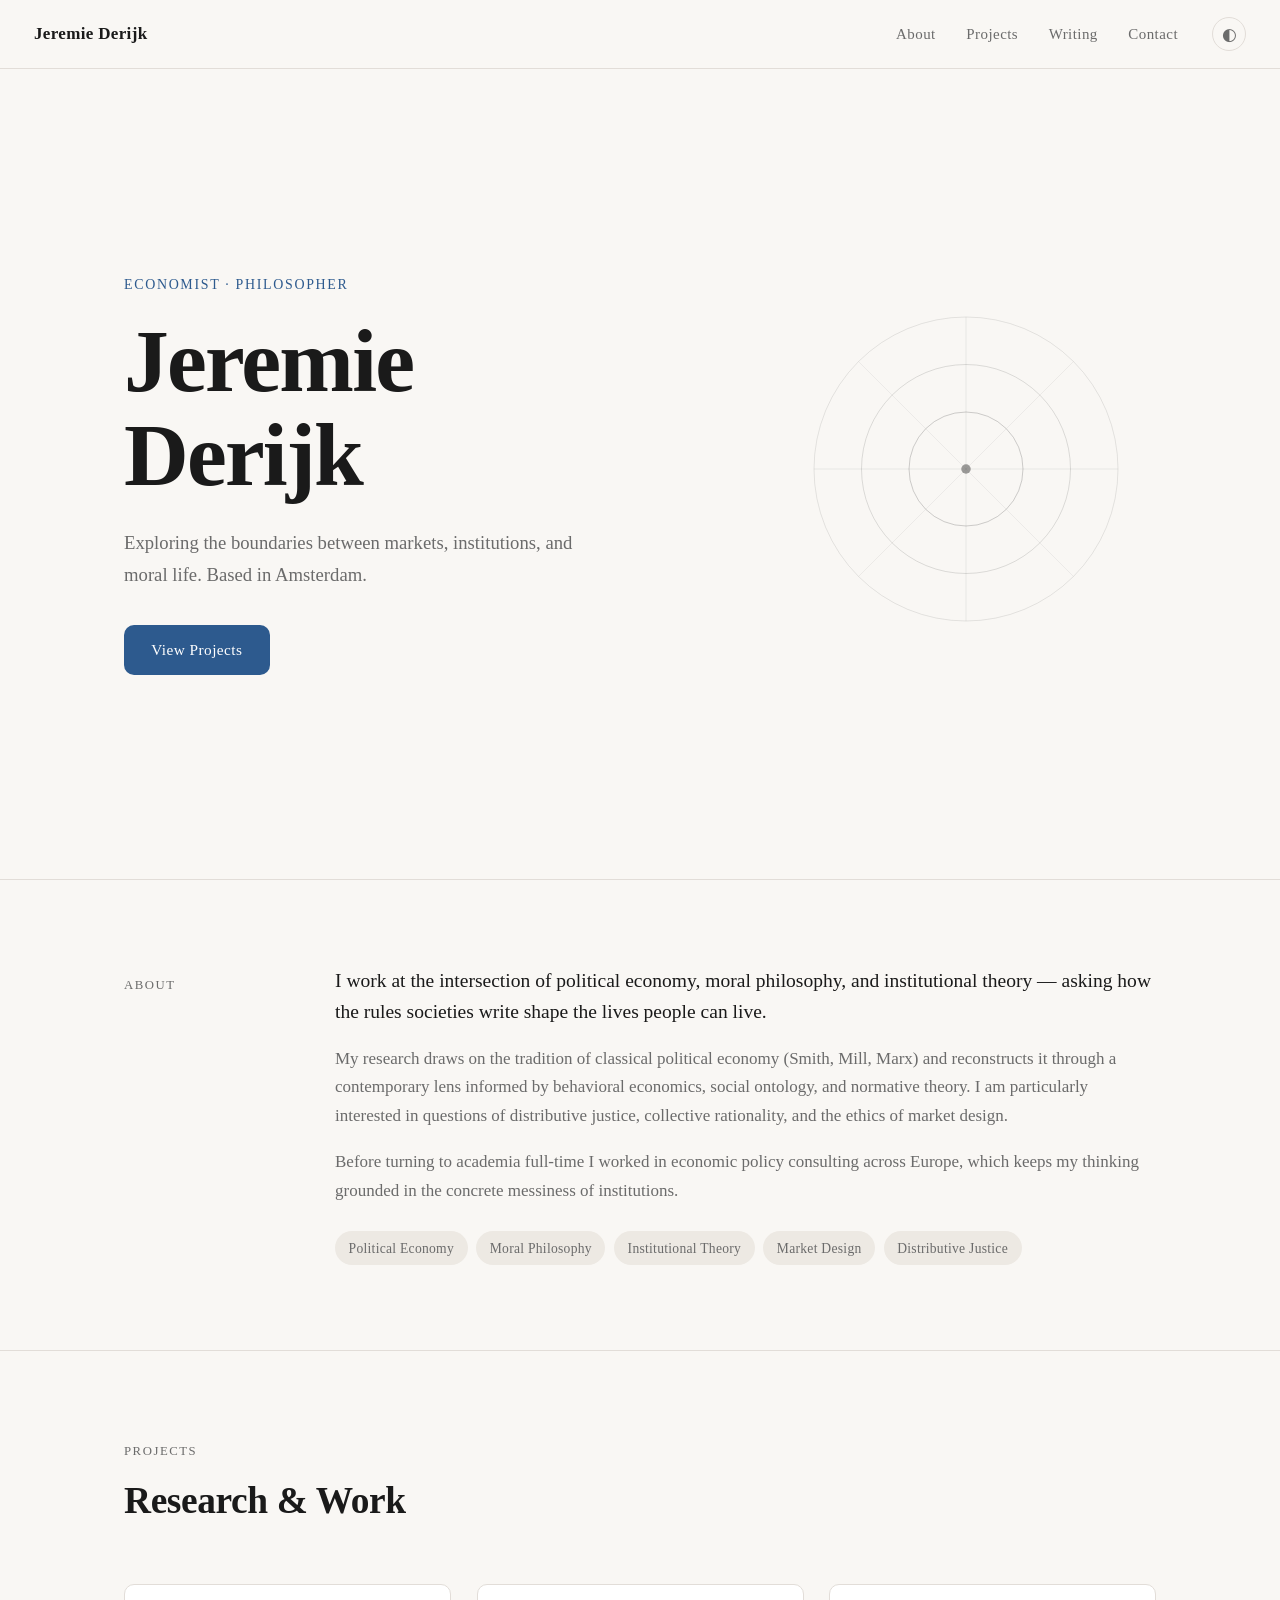
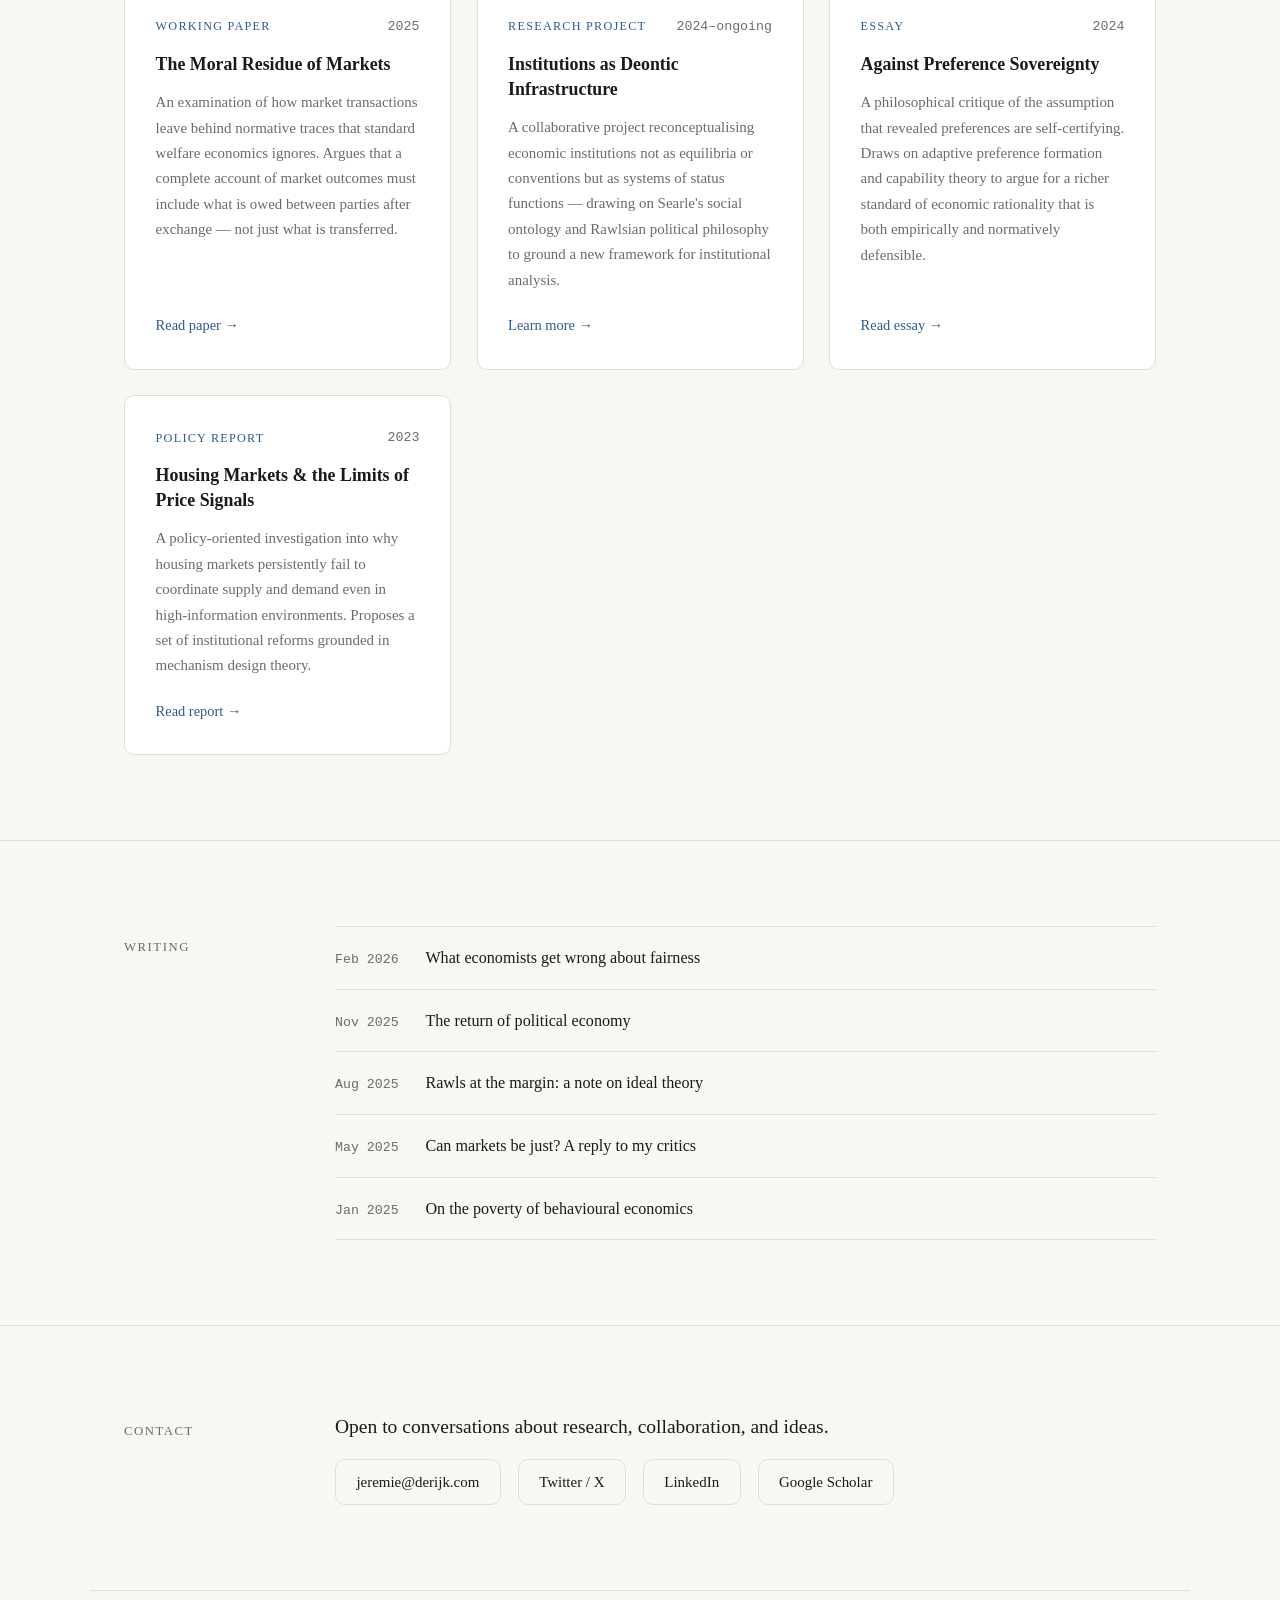
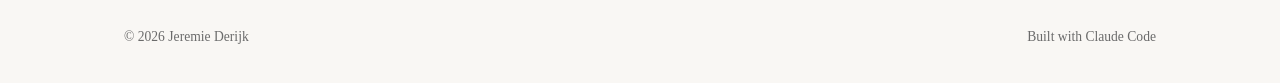
==== index.html @ 4f561a16 "Add files via upload" ====
<!DOCTYPE html>
<html lang="en">
<head>
  <meta charset="UTF-8" />
  <meta name="viewport" content="width=device-width, initial-scale=1.0" />
  <title>Jeremie Derijk</title>
  <link rel="stylesheet" href="style.css" />
</head>
<body>

  <!-- NAV -->
  <nav>
    <span class="nav-name">Jeremie Derijk</span>
    <ul>
      <li><a href="#about">About</a></li>
      <li><a href="#projects">Projects</a></li>
      <li><a href="#writing">Writing</a></li>
      <li><a href="#contact">Contact</a></li>
    </ul>
    <button id="theme-toggle" aria-label="Toggle dark mode">◐</button>
  </nav>

  <!-- HERO -->
  <header id="hero">
    <div class="hero-inner">
      <p class="hero-tag">Economist · Philosopher</p>
      <h1>Jeremie<br/>Derijk</h1>
      <p class="hero-sub">
        Exploring the boundaries between markets, institutions, and moral life.
        Based in Amsterdam.
      </p>
      <a href="#projects" class="btn">View Projects</a>
    </div>
    <div class="hero-graphic" aria-hidden="true">
      <svg viewBox="0 0 400 400" xmlns="http://www.w3.org/2000/svg">
        <circle cx="200" cy="200" r="160" fill="none" stroke="currentColor" stroke-width="1" opacity="0.15"/>
        <circle cx="200" cy="200" r="110" fill="none" stroke="currentColor" stroke-width="1" opacity="0.2"/>
        <circle cx="200" cy="200" r="60"  fill="none" stroke="currentColor" stroke-width="1" opacity="0.3"/>
        <line x1="40"  y1="200" x2="360" y2="200" stroke="currentColor" stroke-width="0.8" opacity="0.15"/>
        <line x1="200" y1="40"  x2="200" y2="360" stroke="currentColor" stroke-width="0.8" opacity="0.15"/>
        <line x1="87"  y1="87"  x2="313" y2="313" stroke="currentColor" stroke-width="0.8" opacity="0.1"/>
        <line x1="313" y1="87"  x2="87"  y2="313" stroke="currentColor" stroke-width="0.8" opacity="0.1"/>
        <circle cx="200" cy="200" r="5" fill="currentColor" opacity="0.6"/>
      </svg>
    </div>
  </header>

  <!-- ABOUT -->
  <section id="about">
    <div class="container two-col">
      <div class="col-label">
        <span class="label">About</span>
      </div>
      <div class="col-content">
        <p class="lead">
          I work at the intersection of political economy, moral philosophy, and
          institutional theory — asking how the rules societies write shape the
          lives people can live.
        </p>
        <p>
          My research draws on the tradition of classical political economy
          (Smith, Mill, Marx) and reconstructs it through a contemporary lens
          informed by behavioral economics, social ontology, and normative theory.
          I am particularly interested in questions of distributive justice,
          collective rationality, and the ethics of market design.
        </p>
        <p>
          Before turning to academia full-time I worked in economic policy
          consulting across Europe, which keeps my thinking grounded in the
          concrete messiness of institutions.
        </p>
        <div class="tags">
          <span>Political Economy</span>
          <span>Moral Philosophy</span>
          <span>Institutional Theory</span>
          <span>Market Design</span>
          <span>Distributive Justice</span>
        </div>
      </div>
    </div>
  </section>

  <!-- PROJECTS -->
  <section id="projects">
    <div class="container">
      <div class="section-header">
        <span class="label">Projects</span>
        <h2>Research & Work</h2>
      </div>
      <div class="project-grid">

        <article class="project-card">
          <div class="project-meta">
            <span class="project-type">Working Paper</span>
            <span class="project-year">2025</span>
          </div>
          <h3>The Moral Residue of Markets</h3>
          <p>
            An examination of how market transactions leave behind normative
            traces that standard welfare economics ignores. Argues that a
            complete account of market outcomes must include what is owed
            between parties after exchange — not just what is transferred.
          </p>
          <a href="#" class="project-link">Read paper →</a>
        </article>

        <article class="project-card">
          <div class="project-meta">
            <span class="project-type">Research Project</span>
            <span class="project-year">2024–ongoing</span>
          </div>
          <h3>Institutions as Deontic Infrastructure</h3>
          <p>
            A collaborative project reconceptualising economic institutions not
            as equilibria or conventions but as systems of status functions —
            drawing on Searle's social ontology and Rawlsian political
            philosophy to ground a new framework for institutional analysis.
          </p>
          <a href="#" class="project-link">Learn more →</a>
        </article>

        <article class="project-card">
          <div class="project-meta">
            <span class="project-type">Essay</span>
            <span class="project-year">2024</span>
          </div>
          <h3>Against Preference Sovereignty</h3>
          <p>
            A philosophical critique of the assumption that revealed preferences
            are self-certifying. Draws on adaptive preference formation and
            capability theory to argue for a richer standard of economic
            rationality that is both empirically and normatively defensible.
          </p>
          <a href="#" class="project-link">Read essay →</a>
        </article>

        <article class="project-card">
          <div class="project-meta">
            <span class="project-type">Policy Report</span>
            <span class="project-year">2023</span>
          </div>
          <h3>Housing Markets & the Limits of Price Signals</h3>
          <p>
            A policy-oriented investigation into why housing markets persistently
            fail to coordinate supply and demand even in high-information
            environments. Proposes a set of institutional reforms grounded in
            mechanism design theory.
          </p>
          <a href="#" class="project-link">Read report →</a>
        </article>

      </div>
    </div>
  </section>

  <!-- WRITING -->
  <section id="writing">
    <div class="container two-col">
      <div class="col-label">
        <span class="label">Writing</span>
      </div>
      <div class="col-content">
        <ul class="writing-list">
          <li>
            <span class="writing-date">Feb 2026</span>
            <a href="#">What economists get wrong about fairness</a>
          </li>
          <li>
            <span class="writing-date">Nov 2025</span>
            <a href="#">The return of political economy</a>
          </li>
          <li>
            <span class="writing-date">Aug 2025</span>
            <a href="#">Rawls at the margin: a note on ideal theory</a>
          </li>
          <li>
            <span class="writing-date">May 2025</span>
            <a href="#">Can markets be just? A reply to my critics</a>
          </li>
          <li>
            <span class="writing-date">Jan 2025</span>
            <a href="#">On the poverty of behavioural economics</a>
          </li>
        </ul>
      </div>
    </div>
  </section>

  <!-- CONTACT -->
  <section id="contact">
    <div class="container two-col">
      <div class="col-label">
        <span class="label">Contact</span>
      </div>
      <div class="col-content">
        <p class="lead">Open to conversations about research, collaboration, and ideas.</p>
        <div class="contact-links">
          <a href="mailto:jeremie@derijk.com">jeremie@derijk.com</a>
          <a href="#">Twitter / X</a>
          <a href="#">LinkedIn</a>
          <a href="#">Google Scholar</a>
        </div>
      </div>
    </div>
  </section>

  <footer>
    <span>© 2026 Jeremie Derijk</span>
    <span>Built with Claude Code</span>
  </footer>

  <script src="script.js"></script>
</body>
</html>
---- style.css ----
/* ── TOKENS ───────────────────────────────────────────────── */
:root {
  --bg:        #f9f7f4;
  --bg-card:   #ffffff;
  --fg:        #1a1a1a;
  --fg-muted:  #6b6b6b;
  --accent:    #2d5a8e;
  --accent-lt: #e8f0fa;
  --border:    #e2ddd8;
  --tag-bg:    #ede9e3;
  --radius:    10px;
  --font-sans: 'Georgia', serif;
  --font-mono: 'Courier New', monospace;
  --max-w:     1100px;
  --transition: 0.25s ease;
}

[data-theme="dark"] {
  --bg:        #111111;
  --bg-card:   #1c1c1c;
  --fg:        #e8e6e1;
  --fg-muted:  #888888;
  --accent:    #7aacdf;
  --accent-lt: #1a2a3a;
  --border:    #2a2a2a;
  --tag-bg:    #252525;
}

/* ── RESET ────────────────────────────────────────────────── */
*, *::before, *::after { box-sizing: border-box; margin: 0; padding: 0; }
html { scroll-behavior: smooth; font-size: 17px; }
body {
  font-family: var(--font-sans);
  background: var(--bg);
  color: var(--fg);
  line-height: 1.7;
  transition: background var(--transition), color var(--transition);
}
a { color: var(--accent); text-decoration: none; }
a:hover { text-decoration: underline; }
img { max-width: 100%; }

/* ── LAYOUT ───────────────────────────────────────────────── */
.container {
  max-width: var(--max-w);
  margin: 0 auto;
  padding: 0 2rem;
}
.two-col {
  display: grid;
  grid-template-columns: 160px 1fr;
  gap: 3rem;
  align-items: start;
}
section {
  padding: 5rem 0;
  border-top: 1px solid var(--border);
}

/* ── NAV ──────────────────────────────────────────────────── */
nav {
  position: sticky;
  top: 0;
  z-index: 100;
  display: flex;
  align-items: center;
  gap: 2rem;
  padding: 1rem 2rem;
  background: var(--bg);
  border-bottom: 1px solid var(--border);
  backdrop-filter: blur(8px);
  transition: background var(--transition);
}
.nav-name {
  font-weight: bold;
  letter-spacing: 0.02em;
  margin-right: auto;
}
nav ul {
  display: flex;
  list-style: none;
  gap: 1.8rem;
}
nav ul a {
  color: var(--fg-muted);
  font-size: 0.88rem;
  letter-spacing: 0.03em;
  transition: color var(--transition);
}
nav ul a:hover { color: var(--fg); text-decoration: none; }

#theme-toggle {
  background: none;
  border: 1px solid var(--border);
  color: var(--fg-muted);
  cursor: pointer;
  border-radius: 50%;
  width: 34px;
  height: 34px;
  font-size: 1rem;
  transition: border-color var(--transition), color var(--transition);
}
#theme-toggle:hover { color: var(--fg); border-color: var(--fg-muted); }

/* ── HERO ─────────────────────────────────────────────────── */
#hero {
  border-top: none;
  min-height: 90vh;
  display: grid;
  grid-template-columns: 1fr 380px;
  align-items: center;
  gap: 2rem;
  max-width: var(--max-w);
  margin: 0 auto;
  padding: 4rem 2rem;
}
.hero-tag {
  font-size: 0.82rem;
  letter-spacing: 0.12em;
  text-transform: uppercase;
  color: var(--accent);
  margin-bottom: 1rem;
}
#hero h1 {
  font-size: clamp(3rem, 7vw, 5.5rem);
  line-height: 1.05;
  letter-spacing: -0.02em;
  margin-bottom: 1.5rem;
}
.hero-sub {
  color: var(--fg-muted);
  font-size: 1.1rem;
  max-width: 480px;
  margin-bottom: 2rem;
}
.btn {
  display: inline-block;
  padding: 0.7rem 1.6rem;
  background: var(--accent);
  color: #fff !important;
  border-radius: var(--radius);
  font-size: 0.9rem;
  letter-spacing: 0.03em;
  transition: opacity var(--transition);
  text-decoration: none !important;
}
.btn:hover { opacity: 0.85; }
.hero-graphic {
  color: var(--fg);
  opacity: 0.7;
  animation: spin 60s linear infinite;
  transform-origin: center;
}
@keyframes spin {
  from { transform: rotate(0deg); }
  to   { transform: rotate(360deg); }
}

/* ── LABELS ───────────────────────────────────────────────── */
.label {
  display: inline-block;
  font-size: 0.75rem;
  letter-spacing: 0.12em;
  text-transform: uppercase;
  color: var(--fg-muted);
  margin-top: 0.3rem;
}
.col-label { padding-top: 0.3rem; }

/* ── ABOUT ────────────────────────────────────────────────── */
.lead {
  font-size: 1.15rem;
  line-height: 1.6;
  margin-bottom: 1.2rem;
  color: var(--fg);
}
.col-content p { color: var(--fg-muted); margin-bottom: 1rem; }
.col-content p:first-of-type { color: var(--fg); }
.tags {
  display: flex;
  flex-wrap: wrap;
  gap: 0.5rem;
  margin-top: 1.5rem;
}
.tags span {
  background: var(--tag-bg);
  color: var(--fg-muted);
  padding: 0.3rem 0.8rem;
  border-radius: 100px;
  font-size: 0.8rem;
  letter-spacing: 0.02em;
}

/* ── SECTION HEADER ───────────────────────────────────────── */
.section-header {
  display: flex;
  flex-direction: column;
  gap: 0.4rem;
  margin-bottom: 3rem;
}
.section-header h2 {
  font-size: clamp(1.6rem, 3vw, 2.2rem);
  letter-spacing: -0.01em;
}

/* ── PROJECT CARDS ────────────────────────────────────────── */
.project-grid {
  display: grid;
  grid-template-columns: repeat(auto-fill, minmax(280px, 1fr));
  gap: 1.5rem;
}
.project-card {
  background: var(--bg-card);
  border: 1px solid var(--border);
  border-radius: var(--radius);
  padding: 1.8rem;
  display: flex;
  flex-direction: column;
  gap: 0.8rem;
  transition: box-shadow var(--transition), transform var(--transition);
}
.project-card:hover {
  box-shadow: 0 8px 32px rgba(0,0,0,0.08);
  transform: translateY(-2px);
}
.project-meta {
  display: flex;
  justify-content: space-between;
  align-items: center;
}
.project-type {
  font-size: 0.72rem;
  letter-spacing: 0.1em;
  text-transform: uppercase;
  color: var(--accent);
}
.project-year {
  font-size: 0.78rem;
  color: var(--fg-muted);
  font-family: var(--font-mono);
}
.project-card h3 {
  font-size: 1.05rem;
  line-height: 1.4;
}
.project-card p {
  font-size: 0.88rem;
  color: var(--fg-muted);
  flex-grow: 1;
}
.project-link {
  font-size: 0.85rem;
  color: var(--accent);
  margin-top: 0.4rem;
  display: inline-block;
}

/* ── WRITING ──────────────────────────────────────────────── */
.writing-list {
  list-style: none;
  display: flex;
  flex-direction: column;
  gap: 0;
}
.writing-list li {
  display: flex;
  align-items: baseline;
  gap: 1.2rem;
  padding: 1rem 0;
  border-bottom: 1px solid var(--border);
}
.writing-list li:first-child { border-top: 1px solid var(--border); }
.writing-date {
  font-size: 0.78rem;
  color: var(--fg-muted);
  font-family: var(--font-mono);
  white-space: nowrap;
  min-width: 70px;
}
.writing-list a {
  color: var(--fg);
  font-size: 0.95rem;
  transition: color var(--transition);
}
.writing-list a:hover { color: var(--accent); text-decoration: none; }

/* ── CONTACT ──────────────────────────────────────────────── */
.contact-links {
  display: flex;
  flex-wrap: wrap;
  gap: 1rem;
  margin-top: 1rem;
}
.contact-links a {
  padding: 0.55rem 1.2rem;
  border: 1px solid var(--border);
  border-radius: var(--radius);
  font-size: 0.88rem;
  color: var(--fg);
  transition: border-color var(--transition), background var(--transition);
}
.contact-links a:hover {
  background: var(--accent-lt);
  border-color: var(--accent);
  text-decoration: none;
}

/* ── FOOTER ───────────────────────────────────────────────── */
footer {
  max-width: var(--max-w);
  margin: 0 auto;
  padding: 2rem;
  display: flex;
  justify-content: space-between;
  font-size: 0.8rem;
  color: var(--fg-muted);
  border-top: 1px solid var(--border);
}

/* ── RESPONSIVE ───────────────────────────────────────────── */
@media (max-width: 750px) {
  #hero {
    grid-template-columns: 1fr;
    min-height: auto;
    padding-top: 3rem;
  }
  .hero-graphic { display: none; }
  .two-col {
    grid-template-columns: 1fr;
    gap: 1rem;
  }
  .col-label { display: none; }
  nav ul { display: none; }
  footer { flex-direction: column; gap: 0.5rem; }
}
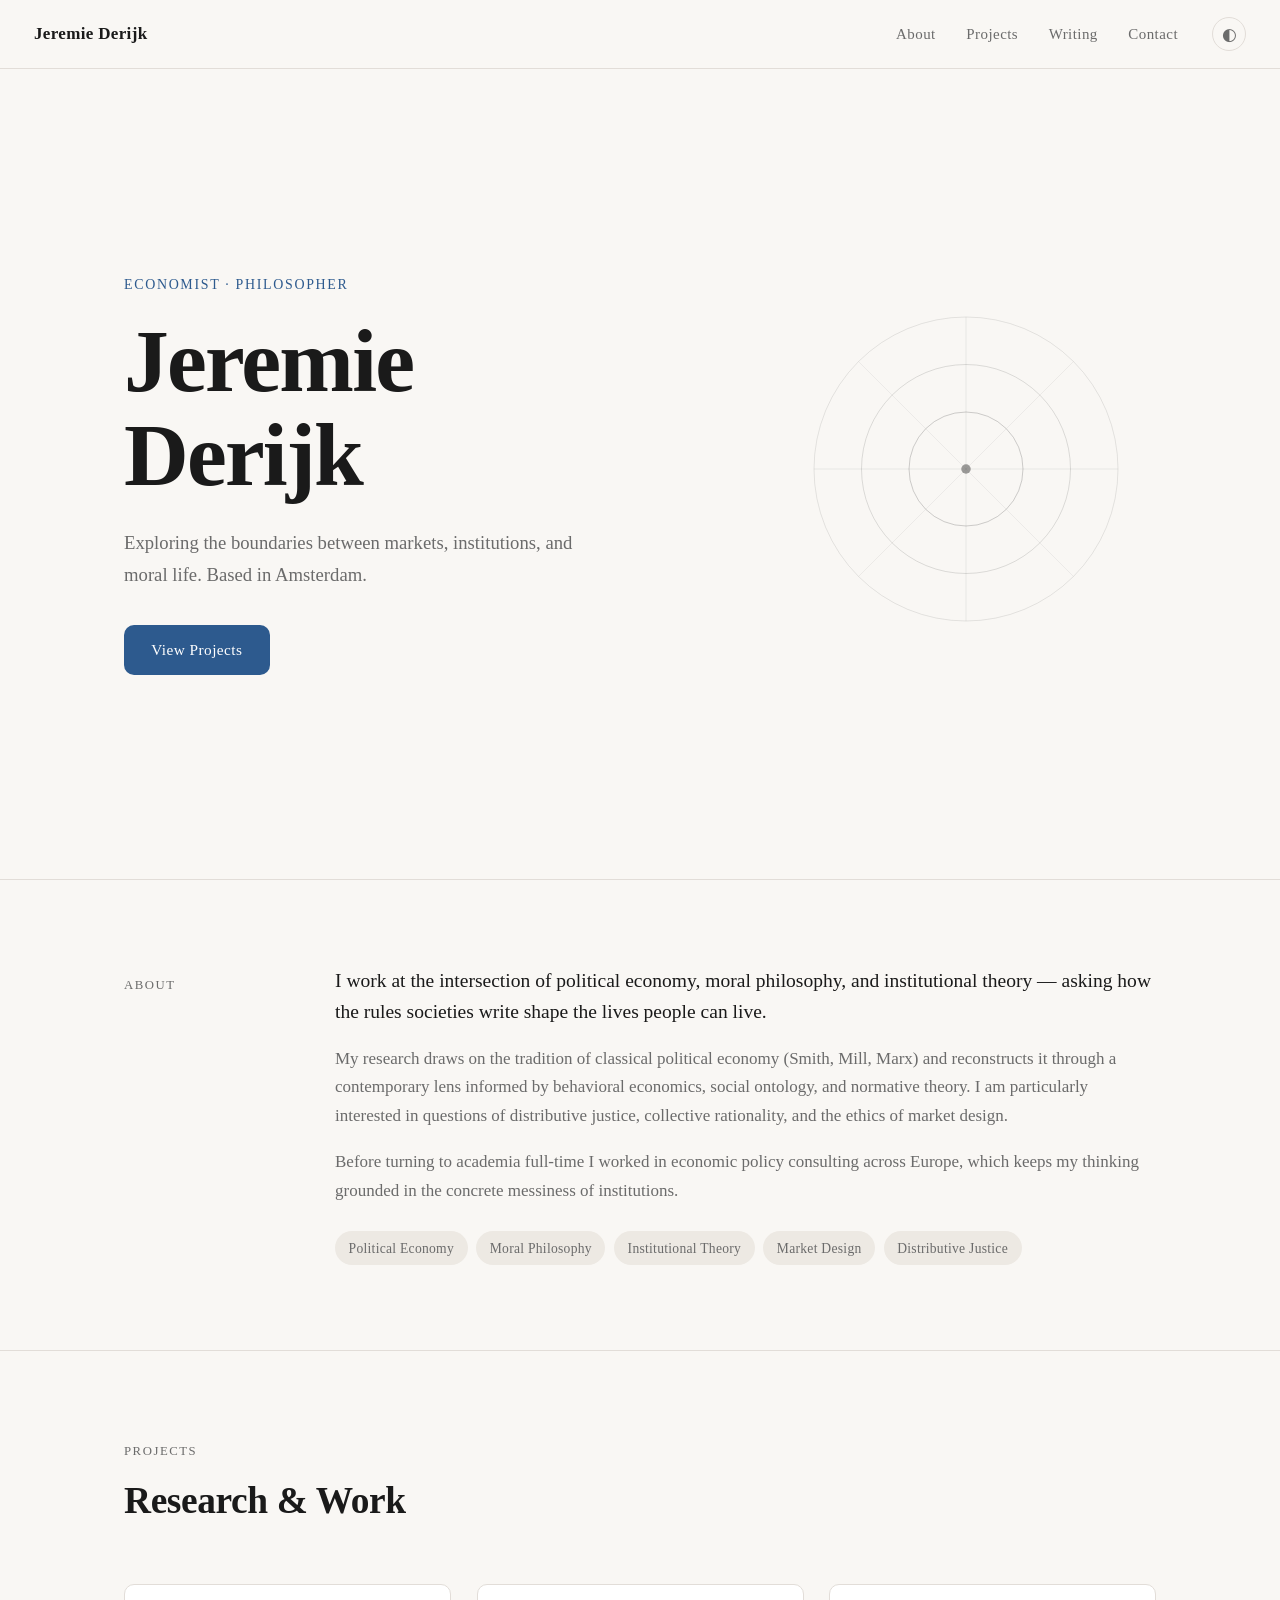
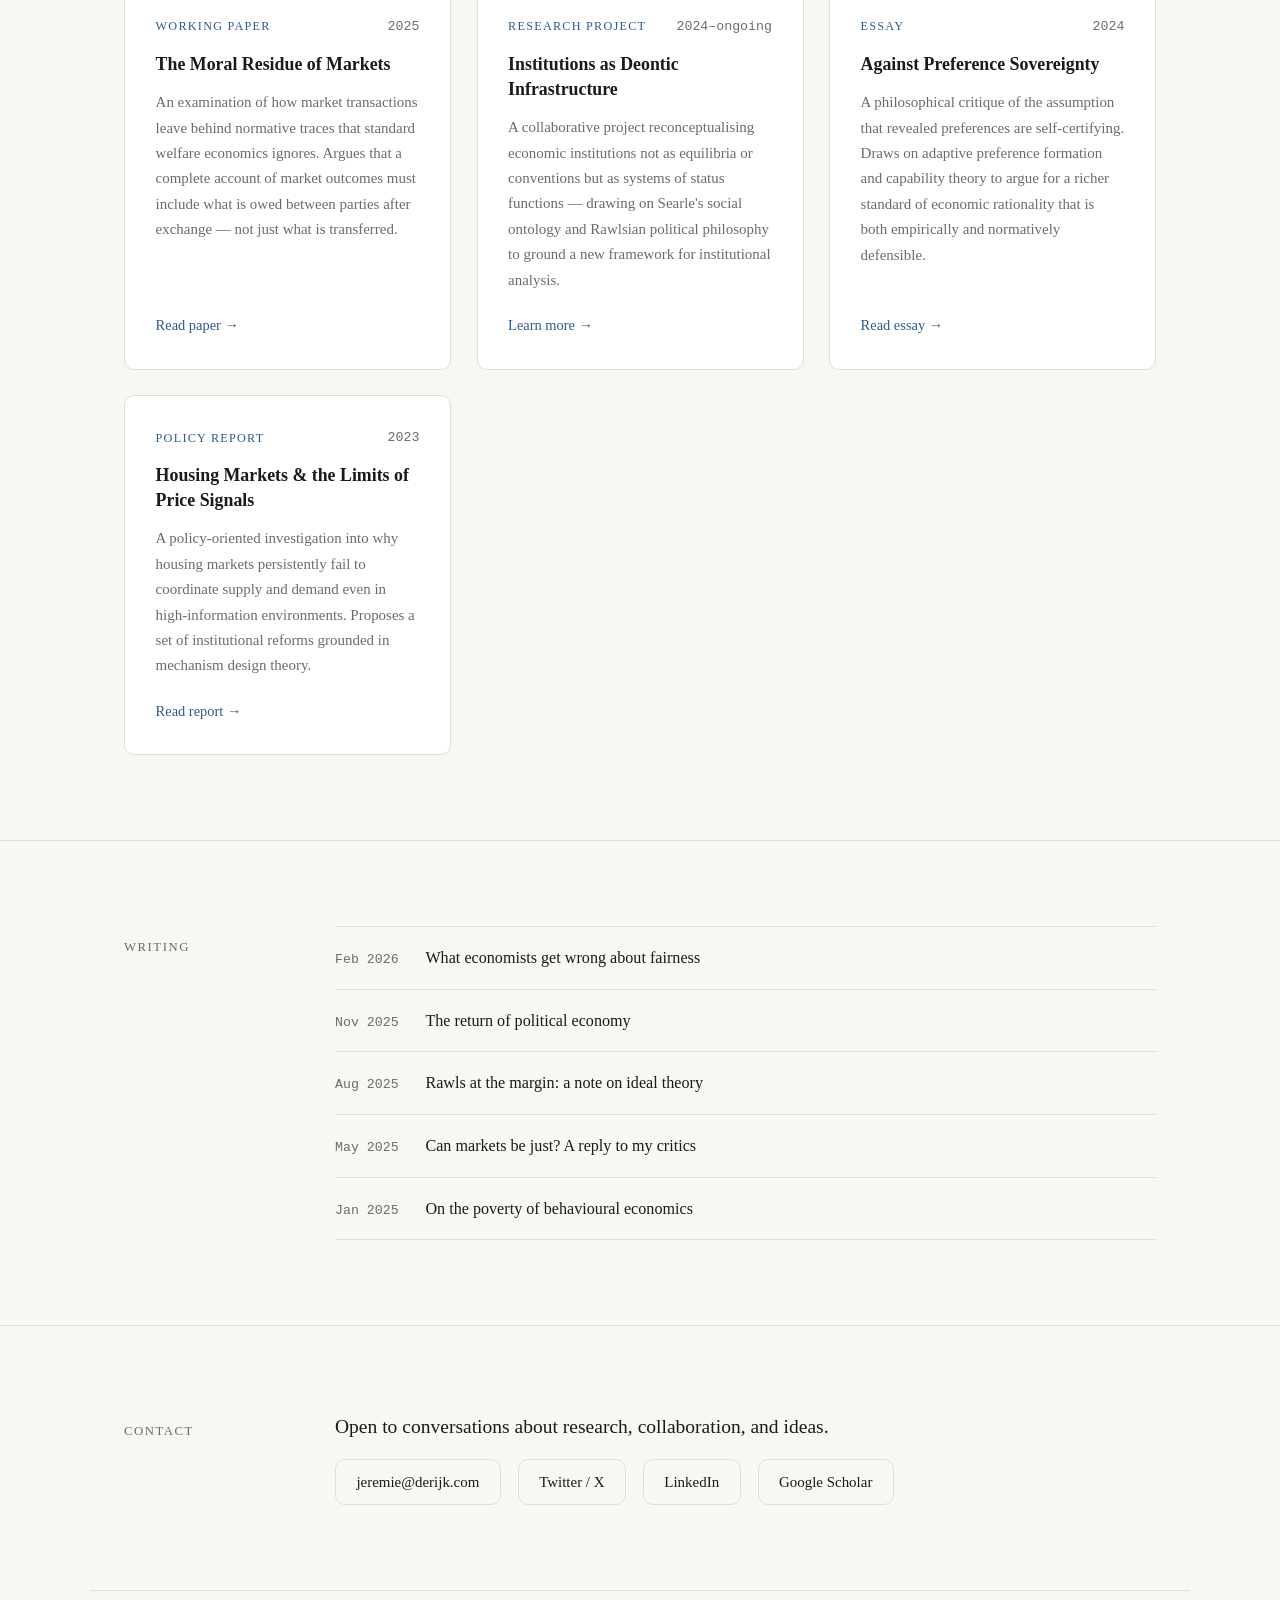
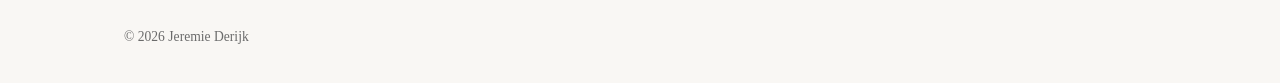
==== commit 930b8995: "Correct footer HTML for copyright span Fix footer HTML closing tag for copyright span." ====
--- a/index.html
+++ b/index.html
@@ -205,8 +205,7 @@
   </section>
 
   <footer>
-    <span>© 2026 Jeremie Derijk</span>
-    <span>Built with Claude Code</span>
+    <span>© 2026 Jeremie Derijk</span
   </footer>
 
   <script src="script.js"></script>
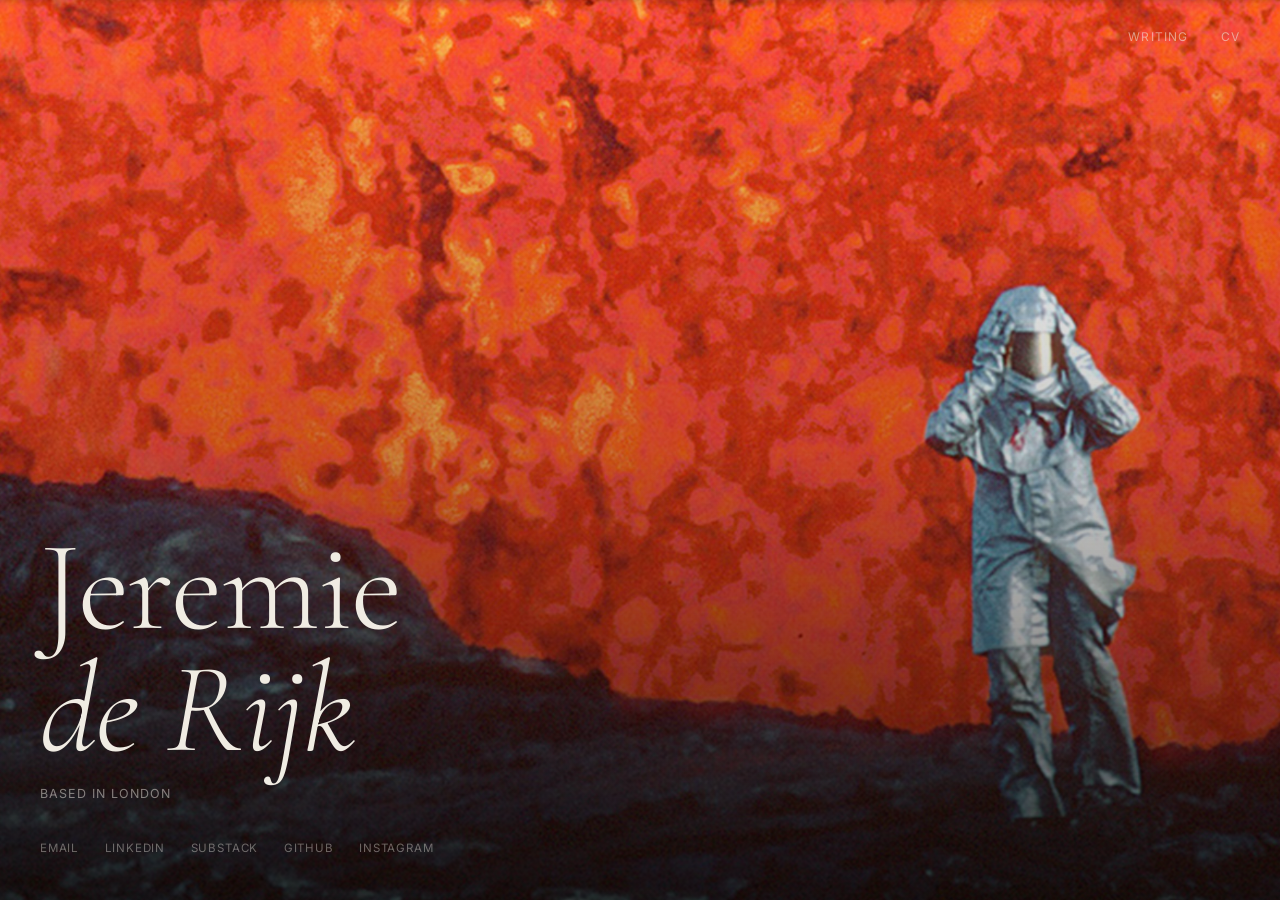
==== commit c78f4c8a: "made some changes" ====
--- a/index.html
+++ b/index.html
@@ -3,211 +3,33 @@
 <head>
   <meta charset="UTF-8" />
   <meta name="viewport" content="width=device-width, initial-scale=1.0" />
-  <title>Jeremie Derijk</title>
-  <link rel="stylesheet" href="style.css" />
+  <title>Jeremie de Rijk</title>
+  <link rel="preconnect" href="https://fonts.googleapis.com">
+  <link rel="preconnect" href="https://fonts.gstatic.com" crossorigin>
+  <link href="https://fonts.googleapis.com/css2?family=Cormorant+Garamond:ital,wght@0,300;0,400;1,300;1,400&family=Inter:wght@300;400&display=swap" rel="stylesheet">
+  <link rel="stylesheet" href="landing.css" />
 </head>
 <body>
 
-  <!-- NAV -->
   <nav>
-    <span class="nav-name">Jeremie Derijk</span>
-    <ul>
-      <li><a href="#about">About</a></li>
-      <li><a href="#projects">Projects</a></li>
-      <li><a href="#writing">Writing</a></li>
-      <li><a href="#contact">Contact</a></li>
-    </ul>
-    <button id="theme-toggle" aria-label="Toggle dark mode">◐</button>
+    <a href="writing.html">Writing</a>
+    <a href="CV-14.pdf" target="_blank">CV</a>
   </nav>
 
-  <!-- HERO -->
-  <header id="hero">
-    <div class="hero-inner">
-      <p class="hero-tag">Economist · Philosopher</p>
-      <h1>Jeremie<br/>Derijk</h1>
-      <p class="hero-sub">
-        Exploring the boundaries between markets, institutions, and moral life.
-        Based in Amsterdam.
-      </p>
-      <a href="#projects" class="btn">View Projects</a>
+  <main>
+    <div class="name">
+      <h1>Jeremie<br/><em>de Rijk</em></h1>
+      <p>Based in London</p>
     </div>
-    <div class="hero-graphic" aria-hidden="true">
-      <svg viewBox="0 0 400 400" xmlns="http://www.w3.org/2000/svg">
-        <circle cx="200" cy="200" r="160" fill="none" stroke="currentColor" stroke-width="1" opacity="0.15"/>
-        <circle cx="200" cy="200" r="110" fill="none" stroke="currentColor" stroke-width="1" opacity="0.2"/>
-        <circle cx="200" cy="200" r="60"  fill="none" stroke="currentColor" stroke-width="1" opacity="0.3"/>
-        <line x1="40"  y1="200" x2="360" y2="200" stroke="currentColor" stroke-width="0.8" opacity="0.15"/>
-        <line x1="200" y1="40"  x2="200" y2="360" stroke="currentColor" stroke-width="0.8" opacity="0.15"/>
-        <line x1="87"  y1="87"  x2="313" y2="313" stroke="currentColor" stroke-width="0.8" opacity="0.1"/>
-        <line x1="313" y1="87"  x2="87"  y2="313" stroke="currentColor" stroke-width="0.8" opacity="0.1"/>
-        <circle cx="200" cy="200" r="5" fill="currentColor" opacity="0.6"/>
-      </svg>
-    </div>
-  </header>
 
-  <!-- ABOUT -->
-  <section id="about">
-    <div class="container two-col">
-      <div class="col-label">
-        <span class="label">About</span>
-      </div>
-      <div class="col-content">
-        <p class="lead">
-          I work at the intersection of political economy, moral philosophy, and
-          institutional theory — asking how the rules societies write shape the
-          lives people can live.
-        </p>
-        <p>
-          My research draws on the tradition of classical political economy
-          (Smith, Mill, Marx) and reconstructs it through a contemporary lens
-          informed by behavioral economics, social ontology, and normative theory.
-          I am particularly interested in questions of distributive justice,
-          collective rationality, and the ethics of market design.
-        </p>
-        <p>
-          Before turning to academia full-time I worked in economic policy
-          consulting across Europe, which keeps my thinking grounded in the
-          concrete messiness of institutions.
-        </p>
-        <div class="tags">
-          <span>Political Economy</span>
-          <span>Moral Philosophy</span>
-          <span>Institutional Theory</span>
-          <span>Market Design</span>
-          <span>Distributive Justice</span>
-        </div>
-      </div>
-    </div>
-  </section>
+    <footer>
+      <a href="mailto:Jeremiederijk@gmail.com">Email</a>
+      <a href="https://www.linkedin.com/in/jeremiederijk/" target="_blank">LinkedIn</a>
+      <a href="https://substack.com/@itsjeremie" target="_blank">Substack</a>
+      <a href="https://github.com/itsjeremie" target="_blank">GitHub</a>
+      <a href="https://www.instagram.com/itsjeremie/" target="_blank">Instagram</a>
+    </footer>
+  </main>
 
-  <!-- PROJECTS -->
-  <section id="projects">
-    <div class="container">
-      <div class="section-header">
-        <span class="label">Projects</span>
-        <h2>Research & Work</h2>
-      </div>
-      <div class="project-grid">
-
-        <article class="project-card">
-          <div class="project-meta">
-            <span class="project-type">Working Paper</span>
-            <span class="project-year">2025</span>
-          </div>
-          <h3>The Moral Residue of Markets</h3>
-          <p>
-            An examination of how market transactions leave behind normative
-            traces that standard welfare economics ignores. Argues that a
-            complete account of market outcomes must include what is owed
-            between parties after exchange — not just what is transferred.
-          </p>
-          <a href="#" class="project-link">Read paper →</a>
-        </article>
-
-        <article class="project-card">
-          <div class="project-meta">
-            <span class="project-type">Research Project</span>
-            <span class="project-year">2024–ongoing</span>
-          </div>
-          <h3>Institutions as Deontic Infrastructure</h3>
-          <p>
-            A collaborative project reconceptualising economic institutions not
-            as equilibria or conventions but as systems of status functions —
-            drawing on Searle's social ontology and Rawlsian political
-            philosophy to ground a new framework for institutional analysis.
-          </p>
-          <a href="#" class="project-link">Learn more →</a>
-        </article>
-
-        <article class="project-card">
-          <div class="project-meta">
-            <span class="project-type">Essay</span>
-            <span class="project-year">2024</span>
-          </div>
-          <h3>Against Preference Sovereignty</h3>
-          <p>
-            A philosophical critique of the assumption that revealed preferences
-            are self-certifying. Draws on adaptive preference formation and
-            capability theory to argue for a richer standard of economic
-            rationality that is both empirically and normatively defensible.
-          </p>
-          <a href="#" class="project-link">Read essay →</a>
-        </article>
-
-        <article class="project-card">
-          <div class="project-meta">
-            <span class="project-type">Policy Report</span>
-            <span class="project-year">2023</span>
-          </div>
-          <h3>Housing Markets & the Limits of Price Signals</h3>
-          <p>
-            A policy-oriented investigation into why housing markets persistently
-            fail to coordinate supply and demand even in high-information
-            environments. Proposes a set of institutional reforms grounded in
-            mechanism design theory.
-          </p>
-          <a href="#" class="project-link">Read report →</a>
-        </article>
-
-      </div>
-    </div>
-  </section>
-
-  <!-- WRITING -->
-  <section id="writing">
-    <div class="container two-col">
-      <div class="col-label">
-        <span class="label">Writing</span>
-      </div>
-      <div class="col-content">
-        <ul class="writing-list">
-          <li>
-            <span class="writing-date">Feb 2026</span>
-            <a href="#">What economists get wrong about fairness</a>
-          </li>
-          <li>
-            <span class="writing-date">Nov 2025</span>
-            <a href="#">The return of political economy</a>
-          </li>
-          <li>
-            <span class="writing-date">Aug 2025</span>
-            <a href="#">Rawls at the margin: a note on ideal theory</a>
-          </li>
-          <li>
-            <span class="writing-date">May 2025</span>
-            <a href="#">Can markets be just? A reply to my critics</a>
-          </li>
-          <li>
-            <span class="writing-date">Jan 2025</span>
-            <a href="#">On the poverty of behavioural economics</a>
-          </li>
-        </ul>
-      </div>
-    </div>
-  </section>
-
-  <!-- CONTACT -->
-  <section id="contact">
-    <div class="container two-col">
-      <div class="col-label">
-        <span class="label">Contact</span>
-      </div>
-      <div class="col-content">
-        <p class="lead">Open to conversations about research, collaboration, and ideas.</p>
-        <div class="contact-links">
-          <a href="mailto:jeremie@derijk.com">jeremie@derijk.com</a>
-          <a href="#">Twitter / X</a>
-          <a href="#">LinkedIn</a>
-          <a href="#">Google Scholar</a>
-        </div>
-      </div>
-    </div>
-  </section>
-
-  <footer>
-    <span>© 2026 Jeremie Derijk</span
-  </footer>
-
-  <script src="script.js"></script>
 </body>
 </html>
--- a/landing.css
+++ b/landing.css
@@ -0,0 +1,94 @@
+*, *::before, *::after { box-sizing: border-box; margin: 0; padding: 0; }
+html, body { height: 100%; }
+
+body {
+  font-family: 'Inter', -apple-system, sans-serif;
+  color: #f0ece3;
+  min-height: 100vh;
+  display: flex;
+  flex-direction: column;
+  background-image: url('bg.png');
+  background-size: cover;
+  background-position: center;
+}
+
+/* subtle gradient to darken bottom-left where text sits */
+body::before {
+  content: '';
+  position: fixed;
+  inset: 0;
+  background: linear-gradient(
+    to top,
+    rgba(6, 5, 3, 0.7) 0%,
+    rgba(6, 5, 3, 0.2) 50%,
+    rgba(6, 5, 3, 0.0) 100%
+  );
+  pointer-events: none;
+}
+
+nav, main { position: relative; z-index: 1; }
+
+/* ── NAV ── */
+nav {
+  display: flex;
+  justify-content: flex-end;
+  gap: 2rem;
+  padding: 1.8rem 2.5rem;
+}
+nav a {
+  font-size: 0.75rem;
+  letter-spacing: 0.1em;
+  text-transform: uppercase;
+  color: rgba(240, 236, 227, 0.55);
+  text-decoration: none;
+  transition: color 0.2s;
+}
+nav a:hover { color: #f0ece3; }
+
+/* ── MAIN ── */
+main {
+  flex: 1;
+  display: flex;
+  flex-direction: column;
+  justify-content: flex-end;
+  padding: 0 2.5rem 2.8rem;
+}
+
+.name h1 {
+  font-family: 'Cormorant Garamond', Georgia, serif;
+  font-size: clamp(4rem, 10vw, 8rem);
+  font-weight: 300;
+  line-height: 0.95;
+  letter-spacing: -0.01em;
+  margin-bottom: 1rem;
+}
+.name h1 em { font-style: italic; }
+.name p {
+  font-size: 0.78rem;
+  letter-spacing: 0.08em;
+  text-transform: uppercase;
+  color: rgba(240, 236, 227, 0.5);
+  margin-bottom: 2.5rem;
+}
+
+/* ── SOCIALS ── */
+footer {
+  display: flex;
+  flex-wrap: wrap;
+  gap: 0.3rem 1.6rem;
+}
+footer a {
+  font-size: 0.72rem;
+  letter-spacing: 0.07em;
+  text-transform: uppercase;
+  color: rgba(240, 236, 227, 0.4);
+  text-decoration: none;
+  transition: color 0.2s;
+}
+footer a:hover { color: rgba(240, 236, 227, 0.9); }
+
+/* ── RESPONSIVE ── */
+@media (max-width: 600px) {
+  nav { padding: 1.4rem 1.5rem; }
+  main { padding: 0 1.5rem 2rem; }
+}
